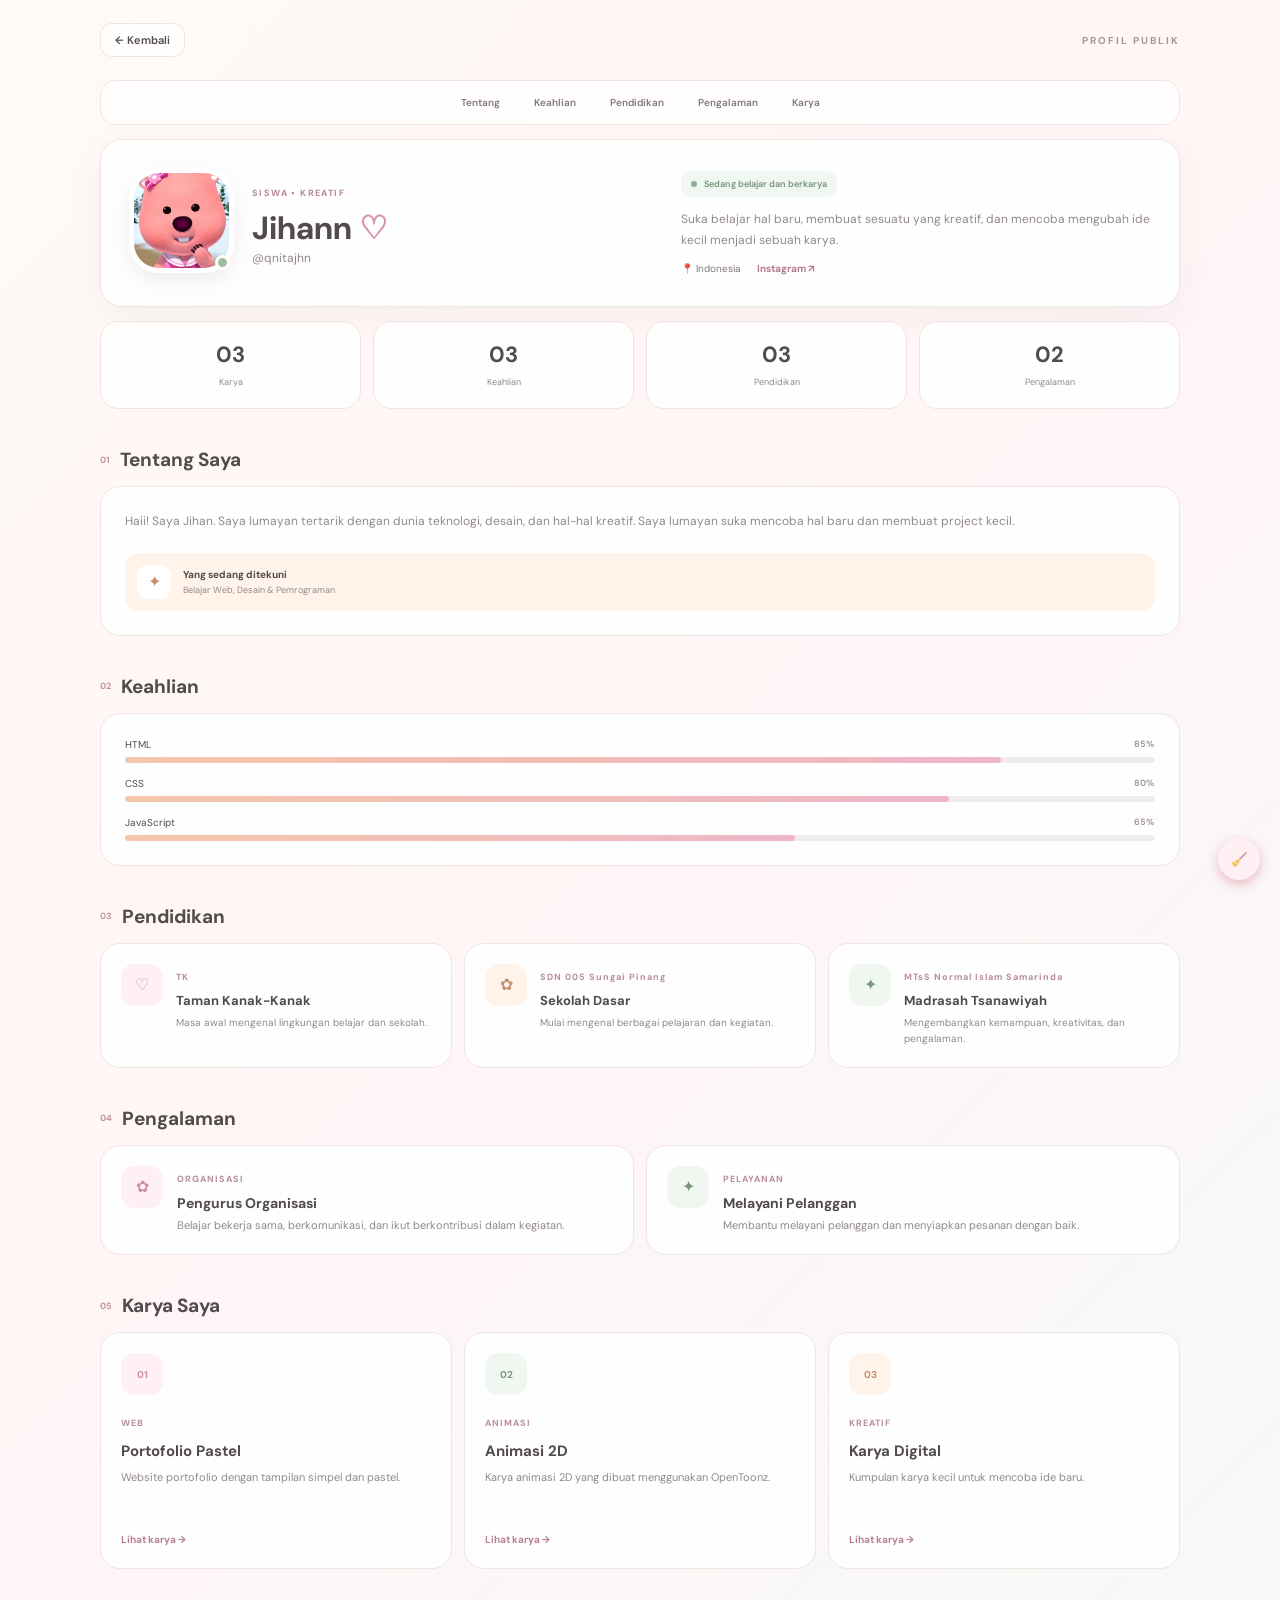
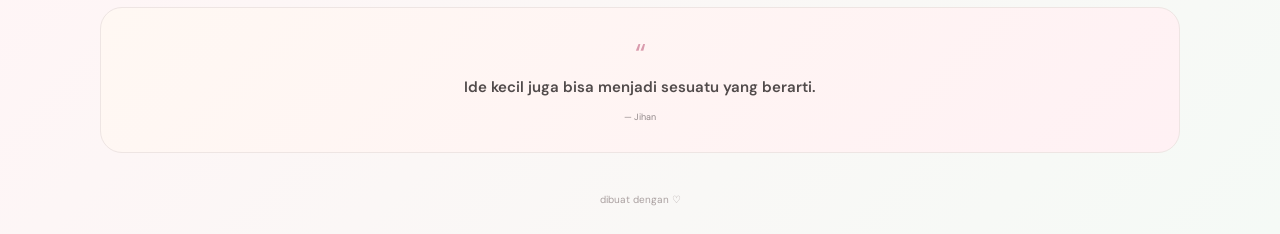
==== index.html @ 92d6211f "first commit" ====
<!DOCTYPE html>
<html lang="id">

<head>
  <!-- Pengaturan halaman -->
  <meta charset="UTF-8">
  <meta name="viewport" content="width=device-width, initial-scale=1.0">

  <title>Profil Saya</title>

  <!-- CSS -->
  <link rel="stylesheet" href="style.css">
</head>

<body>

  <div class="container">

    <!-- ================= HEADER ================= -->

    <header class="header">

      <a href="login.html" class="kembali">
        ← Kembali
      </a>

      <span>
        PROFIL PUBLIK
      </span>



    </header>
    
    <!-- ================= NAVIGASI ================= -->

    <nav class="navigasi">

      <a href="#tentang">
        Tentang
      </a>

      <a href="#keahlian">
        Keahlian
      </a>

      <a href="#pendidikan">
        Pendidikan
      </a>

      <a href="#pengalaman">
        Pengalaman
      </a>

      <a href="#karya">
        Karya
      </a>

    </nav>


    <!-- ================= PROFIL ================= -->

    <section class="profil" id="tentang">

      <div class="profil-kiri">

        <!-- Foto Profil -->
        <div class="foto-box">

          <img
            src="LoopyCurrentOutfit.webp"
            alt="Foto profil"
          >

          <span class="status"></span>

        </div>


        <!-- Nama dan username -->
        <div class="identitas">

          <small>
            SISWA • KREATIF
          </small>

          <h1>
            Jihann <span>♡</span>
          </h1>

          <p>
            @qnitajhn
          </p>

        </div>

      </div>


      <!-- Informasi singkat -->
      <div class="profil-kanan">

        <div class="sedang-aktif">

          <i></i>

          Sedang belajar dan berkarya

        </div>


        <p>

          Suka belajar hal baru, membuat sesuatu
          yang kreatif, dan mencoba mengubah
          ide kecil menjadi sebuah karya.

        </p>


        <div class="info">

          <span>
            📍 Indonesia
          </span>

          <a
            href="https://www.instagram.com/qnitajhan_?igsi=MTdiYzd1cXJsczhiNA=="
            target="_blank"
          >
            Instagram ↗
          </a>

        </div>

      </div>

    </section>


    <!-- ================= STATISTIK ================= -->

    <section class="statistik">

      <div class="stat-card">

        <strong>
          03
        </strong>

        <span>
          Karya
        </span>

      </div>


      <div class="stat-card">

        <strong>
          03
        </strong>

        <span>
          Keahlian
        </span>

      </div>


      <div class="stat-card">

        <strong>
          03
        </strong>

        <span>
          Pendidikan
        </span>

      </div>


      <div class="stat-card">

        <strong>
          02
        </strong>

        <span>
          Pengalaman
        </span>

      </div>

    </section>


    <!-- ================= TENTANG ================= -->

    <section class="bagian">

      <div class="judul-bagian">

        <span>
          01
        </span>

        <h2>
          Tentang Saya
        </h2>

      </div>


      <div class="tentang-box">

        <p>

          Haii! Saya Jihan. Saya lumayan tertarik dengan
          dunia teknologi, desain, dan hal-hal
          kreatif. Saya lumayan suka mencoba hal baru
          dan membuat project kecil.

        </p>


        <div class="highlight">

          <span>
            ✦
          </span>

          <div>

            <b>
              Yang sedang ditekuni
            </b>

            <small>
              Belajar Web, Desain & Pemrograman 
            </small>

          </div>

        </div>

      </div>

    </section>


    <!-- ================= KEAHLIAN ================= -->

    <section
      class="bagian"
      id="keahlian"
    >

      <div class="judul-bagian">

        <span>
          02
        </span>

        <h2>
          Keahlian
        </h2>

      </div>


      <div class="keahlian-box">


        <div class="skill">

          <div>

            <span>
              HTML
            </span>

            <b>
              85%
            </b>

          </div>

          <div class="bar">

            <i style="width: 85%"></i>

          </div>

        </div>


        <div class="skill">

          <div>

            <span>
              CSS
            </span>

            <b>
              80%
            </b>

          </div>

          <div class="bar">

            <i style="width: 80%"></i>

          </div>

        </div>


        <div class="skill">

          <div>

            <span>
              JavaScript
            </span>

            <b>
              65%
            </b>

          </div>

          <div class="bar">

            <i style="width: 65%"></i>

          </div>

        </div>


      </div>

    </section>


    <!-- ================= PENDIDIKAN ================= -->

    <section
      class="bagian"
      id="pendidikan"
    >

      <div class="judul-bagian">

        <span>
          03
        </span>

        <h2>
          Pendidikan
        </h2>

      </div>


      <div class="pendidikan">


        <!-- TK -->

        <div class="pendidikan-card">

          <div class="ikon pink">
            ♡
          </div>

          <div>

            <small>
              TK
            </small>

            <h3>
              Taman Kanak-Kanak
            </h3>

            <p>
              Masa awal mengenal lingkungan
              belajar dan sekolah.
            </p>

          </div>

        </div>


        <!-- SD -->

        <div class="pendidikan-card">

          <div class="ikon peach">
            ✿
          </div>

          <div>

            <small>
              SDN 005 Sungai Pinang
            </small>

            <h3>
              Sekolah Dasar
            </h3>

            <p>
              Mulai mengenal berbagai
              pelajaran dan kegiatan.
            </p>

          </div>

        </div>


        <!-- MTSS -->

        <div class="pendidikan-card">

          <div class="ikon hijau">
            ✦
          </div>

          <div>

            <small>
              MTsS Normal Islam Samarinda
            </small>

            <h3>
              Madrasah Tsanawiyah
            </h3>

            <p>
              Mengembangkan kemampuan,
              kreativitas, dan pengalaman.
            </p>

          </div>

        </div>


      </div>

    </section>


    <!-- ================= PENGALAMAN ================= -->

    <section
      class="bagian"
      id="pengalaman"
    >

      <div class="judul-bagian">

        <span>
          04
        </span>

        <h2>
          Pengalaman
        </h2>

      </div>


      <div class="pengalaman">


        <div class="pengalaman-card">

          <div class="ikon pink">
            ✿
          </div>

          <div>

            <small>
              ORGANISASI
            </small>

            <h3>
              Pengurus Organisasi
            </h3>

            <p>
              Belajar bekerja sama, berkomunikasi,
              dan ikut berkontribusi dalam kegiatan.
            </p>

          </div>

        </div>


        <div class="pengalaman-card">

          <div class="ikon hijau">
            ✦
          </div>

          <div>

            <small>
              PELAYANAN
            </small>

            <h3>
              Melayani Pelanggan
            </h3>

            <p>
              Membantu melayani pelanggan dan menyiapkan pesanan dengan baik.
            </p>

          </div>

        </div>


      </div>

    </section>


    <!-- ================= KARYA ================= -->

    <section
      class="bagian"
      id="karya"
    >

      <div class="judul-bagian">

        <span>
          05
        </span>

        <h2>
          Karya Saya
        </h2>

      </div>


      <div class="karya">


        <!-- Karya 1 -->

        <div class="karya-card">

          <div class="nomor pink">
            01
          </div>

          <small>
            WEB
          </small>

          <h3>
            Portofolio Pastel
          </h3>

          <p>
            Website portofolio dengan tampilan
            simpel dan pastel.
          </p>

          <a href="#">
            Lihat karya →
          </a>

        </div>


        <!-- Karya 2 -->

        <div class="karya-card">

          <div class="nomor hijau">
            02
          </div>

          <small>
            ANIMASI
          </small>

          <h3>
            Animasi 2D
          </h3>

          <p>
            Karya animasi 2D yang dibuat menggunakan OpenToonz.
          </p>

          <a href="#">
            Lihat karya →
          </a>

        </div>


        <!-- Karya 3 -->

        <div class="karya-card">

          <div class="nomor peach">
            03
          </div>

          <small>
            KREATIF
          </small>

          <h3>
            Karya Digital
          </h3>

          <p>
            Kumpulan karya kecil untuk
            mencoba ide baru.
          </p>

          <a href="#">
            Lihat karya →
          </a>

        </div>


      </div>

    </section>


    <!-- ================= PENUTUP ================= -->

    <section class="penutup">

      <span>
        “
      </span>

      <p>
        Ide kecil juga bisa menjadi
        sesuatu yang berarti.
      </p>

      <small>
        — Jihan
      </small>

    </section>


    <!-- ================= FOOTER ================= -->

    <footer>

      dibuat dengan ♡

    </footer>

    
    <!-- Bunga & love di belakang -->
    <div id="hiasan-jatuh"></div>

    <!-- Tombol hapus -->
    <button id="hapusHiasan">🧹</button>
  

  <!-- JS -->
  <script src="script.js"></script>

</body>

</html>
---- style.css ----
/* ================= FONT ================= */

@import url(
  'https://fonts.googleapis.com/css2?family=DM+Sans:wght@400;500;600;700&display=swap'
);


/* ================= WARNA ================= */

:root {
  --pink: #efb6c8;
  --pink-muda: #fff0f4;

  --peach: #f3c7a9;
  --peach-muda: #fff3ea;

  --hijau: #bfd3c1;
  --hijau-muda: #f0f7f0;

  --teks: #514b4b;
  --abu: #918889;

  --border: #eee5e3;
}


/* ================= DASAR ================= */

* {
  box-sizing: border-box;
}

html {
  scroll-behavior: smooth;
}

body {
  margin: 0;

  font-family:
    "DM Sans",
    sans-serif;

  color: var(--teks);

  background:
    linear-gradient(
      135deg,
      #fffaf5,
      #fff5f6,
      #f5faf6
    );
}

a {
  text-decoration: none;
  color: inherit;
}


/* ================= CONTAINER ================= */

.container {
  width:
    min(1080px, calc(100% - 30px));

  margin: auto;
}


/* ================= HEADER ================= */

.header {
  height: 80px;

  display: flex;

  align-items: center;

  justify-content:
    space-between;
}

.header > span {
  font-size: 10px;

  font-weight: 700;

  letter-spacing: 2px;

  color: #a99393;
}

.kembali {
  padding:
    9px 14px;

  background:
    rgba(255,255,255,.8);

  border:
    1px solid var(--border);

  border-radius: 12px;

  font-size: 11px;

  font-weight: 600;

  transition: .2s;
}

.kembali:hover {
  transform:
    translateX(-3px);
}


/* ================= NAVIGASI ================= */

.navigasi {
  display: flex;

  justify-content: center;

  gap: 6px;

  padding: 7px;

  margin-bottom: 14px;

  position: sticky;

  top: 8px;

  z-index: 20;

  background:
    rgba(255,255,255,.8);

  border:
    1px solid var(--border);

  border-radius: 16px;

  backdrop-filter:
    blur(10px);
}

.navigasi a {
  padding:
    8px 14px;

  border-radius: 10px;

  color: #817878;

  font-size: 10px;

  font-weight: 600;

  transition: .2s;
}

.navigasi a:hover {
  background:
    var(--pink-muda);

  color: #b4778c;

  transform:
    translateY(-1px);
}


/* ================= PROFIL ================= */

.profil {
  display: flex;

  align-items: center;

  justify-content:
    space-between;

  gap: 30px;

  padding: 28px;

  background:
    rgba(255,255,255,.88);

  border:
    1px solid var(--border);

  border-radius: 22px;

  box-shadow:
    0 12px 35px
    rgba(100,80,80,.055);
}

.profil-kiri {
  display: flex;

  align-items: center;

  gap: 18px;
}

.foto-box {
  position: relative;
}

.foto-box img {
  width: 105px;

  height: 105px;

  object-fit: cover;

  border:
    5px solid white;

  border-radius: 30px;

  box-shadow:
    0 8px 20px
    rgba(100,80,80,.1);
}

.status {
  position: absolute;

  right: 4px;

  bottom: 8px;

  width: 15px;

  height: 15px;

  border:
    3px solid white;

  border-radius: 50%;

  background: #9fbe9f;
}

.identitas small {
  color: #b78596;

  font-size: 9px;

  font-weight: 700;

  letter-spacing: 1.4px;
}

.identitas h1 {
  margin:
    6px 0 1px;

  font-size: 32px;
}

.identitas h1 span {
  color: #d995aa;
}

.identitas p {
  margin: 0;

  color: var(--abu);

  font-size: 12px;
}

.profil-kanan {
  max-width: 470px;
}

.sedang-aktif {
  display: inline-flex;

  align-items: center;

  gap: 7px;

  padding:
    7px 10px;

  border-radius: 10px;

  background:
    var(--hijau-muda);

  color: #789379;

  font-size: 9px;

  font-weight: 600;
}

.sedang-aktif i {
  width: 6px;

  height: 6px;

  border-radius: 50%;

  background: #8eaf8f;
}

.profil-kanan > p {
  margin:
    12px 0;

  color: var(--abu);

  font-size: 12px;

  line-height: 1.7;
}

.info {
  display: flex;

  gap: 16px;

  color: #817878;

  font-size: 10px;
}

.info a {
  color: #b4778c;

  font-weight: 700;
}


/* ================= STATISTIK ================= */

.statistik {
  display: grid;

  grid-template-columns:
    repeat(4, 1fr);

  gap: 12px;

  margin-top: 14px;
}

.stat-card {
  padding: 18px;

  text-align: center;

  background:
    rgba(255,255,255,.88);

  border:
    1px solid var(--border);

  border-radius: 18px;
}

.stat-card strong {
  display: block;

  font-size: 22px;
}

.stat-card span {
  color: var(--abu);

  font-size: 9px;
}


/* ================= BAGIAN ================= */

.bagian {
  margin-top: 38px;
}

.judul-bagian {
  display: flex;

  align-items: center;

  gap: 10px;

  margin-bottom: 14px;
}

.judul-bagian span {
  color: #c093a0;

  font-size: 9px;

  font-weight: 700;
}

.judul-bagian h2 {
  margin: 0;

  font-size: 19px;
}


/* ================= TENTANG ================= */

.tentang-box,
.keahlian-box,
.pendidikan-card,
.pengalaman-card,
.karya-card {
  background:
    rgba(255,255,255,.88);

  border:
    1px solid var(--border);

  border-radius: 20px;
}

.tentang-box {
  padding: 24px;
}

.tentang-box > p {
  margin: 0;

  color: var(--abu);

  font-size: 12px;

  line-height: 1.8;
}

.highlight {
  display: flex;

  align-items: center;

  gap: 12px;

  margin-top: 20px;

  padding: 12px;

  border-radius: 14px;

  background:
    var(--peach-muda);
}

.highlight > span {
  width: 34px;

  height: 34px;

  display: flex;

  align-items: center;

  justify-content: center;

  border-radius: 11px;

  background: white;

  color: #c28f70;
}

.highlight b,
.highlight small {
  display: block;
}

.highlight b {
  font-size: 10px;
}

.highlight small {
  margin-top: 3px;

  color: var(--abu);

  font-size: 9px;
}


/* ================= KEAHLIAN ================= */

.keahlian-box {
  padding: 24px;
}

.skill + .skill {
  margin-top: 14px;
}

.skill > div:first-child {
  display: flex;

  justify-content:
    space-between;

  margin-bottom: 6px;

  font-size: 10px;
}

.skill b {
  color: #a49a9a;

  font-size: 9px;
}

.bar {
  height: 6px;

  overflow: hidden;

  border-radius: 20px;

  background: #f0ecea;
}

.bar i {
  display: block;

  height: 100%;

  border-radius: 20px;

  background:
    linear-gradient(
      90deg,
      var(--peach),
      var(--pink)
    );
}


/* ================= PENDIDIKAN ================= */

.pendidikan {
  display: grid;

  grid-template-columns:
    repeat(3, 1fr);

  gap: 12px;
}

.pendidikan-card {
  display: flex;

  gap: 13px;

  padding: 20px;

  transition: .2s;
}

.pendidikan-card:hover {
  transform:
    translateY(-3px);
}

.ikon {
  width: 42px;

  height: 42px;

  flex: 0 0 auto;

  display: flex;

  align-items: center;

  justify-content: center;

  border-radius: 13px;
}

.pink {
  background:
    var(--pink-muda);

  color: #d28fa4;
}

.peach {
  background:
    var(--peach-muda);

  color: #c38f6f;
}

.hijau {
  background:
    var(--hijau-muda);

  color: #789879;
}

.pendidikan-card small,
.pengalaman-card small,
.karya-card small {
  color: #b78d98;

  font-size: 9px;

  font-weight: 700;

  letter-spacing: 1px;
}

.pendidikan-card h3 {
  margin:
    7px 0 6px;

  font-size: 13px;
}

.pendidikan-card p {
  margin: 0;

  color: var(--abu);

  font-size: 10px;

  line-height: 1.6;
}


/* ================= PENGALAMAN ================= */

.pengalaman {
  display: grid;

  grid-template-columns:
    1fr 1fr;

  gap: 12px;
}

.pengalaman-card {
  display: flex;

  gap: 14px;

  padding: 20px;
}

.pengalaman-card h3 {
  margin:
    7px 0 5px;

  font-size: 14px;
}

.pengalaman-card p {
  margin: 0;

  color: var(--abu);

  font-size: 11px;

  line-height: 1.6;
}


/* ================= KARYA ================= */

.karya {
  display: grid;

  grid-template-columns:
    repeat(3, 1fr);

  gap: 12px;
}

.karya-card {
  padding: 20px;

  transition: .2s;
}

.karya-card:hover {
  transform:
    translateY(-4px);
}

.nomor {
  width: 42px;

  height: 42px;

  display: flex;

  align-items: center;

  justify-content: center;

  margin-bottom: 15px;

  border-radius: 13px;

  font-size: 10px;

  font-weight: 700;
}

.karya-card h3 {
  margin:
    10px 0 7px;

  font-size: 15px;
}

.karya-card p {
  min-height: 50px;

  margin: 0;

  color: var(--abu);

  font-size: 11px;

  line-height: 1.65;
}

.karya-card a {
  display: inline-block;

  margin-top: 15px;

  color: #b57f91;

  font-size: 10px;

  font-weight: 700;
}


/* ================= PENUTUP ================= */

.penutup {
  margin-top: 38px;

  padding: 27px;

  text-align: center;

  background:
    linear-gradient(
      135deg,
      #fff8f3,
      #fff1f4
    );

  border:
    1px solid var(--border);

  border-radius: 22px;
}

.penutup > span {
  color: #d99bad;

  font-size: 30px;
}

.penutup p {
  margin:
    3px 0 7px;

  font-size: 15px;

  font-weight: 600;
}

.penutup small {
  color: var(--abu);

  font-size: 9px;
}


/* ================= FOOTER ================= */

footer {
  padding:
    40px 0 28px;

  text-align: center;

  color: #aaa0a0;

  font-size: 10px;
}


/* ================= HP ================= */

@media (max-width: 800px) {

  .profil {
    flex-direction: column;

    align-items: flex-start;
  }

  .profil-kanan {
    max-width: none;
  }

  .pendidikan {
    grid-template-columns: 1fr;
  }

  .pengalaman {
    grid-template-columns: 1fr;
  }

  .karya {
    grid-template-columns:
      1fr 1fr;
  }

}


@media (max-width: 560px) {

  .container {
    width:
      calc(100% - 20px);
  }

  .header {
    height: 70px;
  }

  .navigasi {
    justify-content:
      flex-start;

    overflow-x: auto;

    scrollbar-width: none;
  }

  .navigasi::-webkit-scrollbar {
    display: none;
  }

  .navigasi a {
    flex: 0 0 auto;

    padding:
      8px 11px;

    font-size: 9px;
  }

  .profil {
    padding: 21px;
  }

  .foto-box img {
    width: 82px;

    height: 82px;

    border-radius: 23px;
  }

  .identitas h1 {
    font-size: 25px;
  }

  .statistik {
    grid-template-columns:
      1fr 1fr;
  }

  .karya {
    grid-template-columns: 1fr;
  }

}

/* Bunga & love di belakang */
#hiasan-jatuh {
  position: fixed;
  inset: 0;
  overflow: hidden;
  pointer-events: none;
  z-index: 0;
}

/* Isi profil di depan */
.container {
  position: relative;
  z-index: 2;
}

/* Hiasan jatuh */
.hiasan {
  position: absolute;
  top: -20px;
  opacity: .75;
  animation: jatuh 8s linear forwards;
  text-shadow: 0 1px 5px #f8d5df;
}

@keyframes jatuh {
  to {
    transform: translateY(110vh) rotate(360deg);
  }
}

/* Tombol hapus */
#hapusHiasan {
  position: fixed;
  right: 20px;
  bottom: 20px;

  width: 42px;
  height: 42px;

  border: none;
  border-radius: 50%;

  background: #fff0f4;
  color: #d98da5;

  box-shadow: 0 4px 12px #e8b8c5;

  cursor: pointer;
  z-index: 10;
}
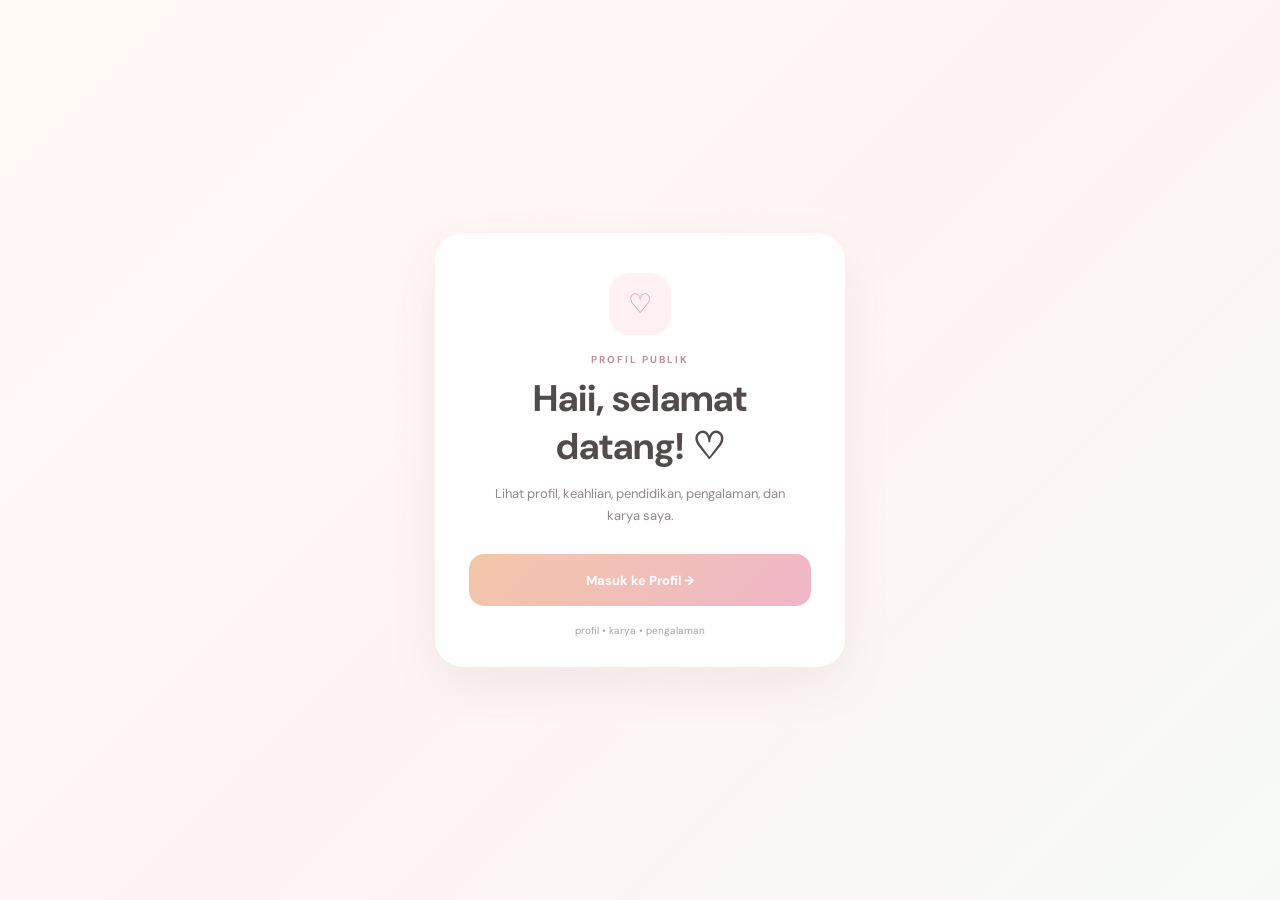
==== commit 0dc79d32: "first commit" ====
--- a/index.html
+++ b/index.html
@@ -2,692 +2,64 @@
 <html lang="id">
 
 <head>
-  <!-- Pengaturan halaman -->
   <meta charset="UTF-8">
   <meta name="viewport" content="width=device-width, initial-scale=1.0">
 
-  <title>Profil Saya</title>
+  <title>Masuk</title>
 
-  <!-- CSS -->
-  <link rel="stylesheet" href="style.css">
+  <link rel="stylesheet" href="login.css">
 </head>
 
 <body>
 
-  <div class="container">
+  <!-- Bunga jatuh -->
+  <div id="flowers"></div>
 
-    <!-- ================= HEADER ================= -->
+  <main class="login-page">
 
-    <header class="header">
+    <div class="login-card">
 
-      <a href="login.html" class="kembali">
-        ← Kembali
-      </a>
-
-      <span>
-        PROFIL PUBLIK
-      </span>
-
-
-
-    </header>
-    
-    <!-- ================= NAVIGASI ================= -->
-
-    <nav class="navigasi">
-
-      <a href="#tentang">
-        Tentang
-      </a>
-
-      <a href="#keahlian">
-        Keahlian
-      </a>
-
-      <a href="#pendidikan">
-        Pendidikan
-      </a>
-
-      <a href="#pengalaman">
-        Pengalaman
-      </a>
-
-      <a href="#karya">
-        Karya
-      </a>
-
-    </nav>
-
-
-    <!-- ================= PROFIL ================= -->
-
-    <section class="profil" id="tentang">
-
-      <div class="profil-kiri">
-
-        <!-- Foto Profil -->
-        <div class="foto-box">
-
-          <img
-            src="LoopyCurrentOutfit.webp"
-            alt="Foto profil"
-          >
-
-          <span class="status"></span>
-
-        </div>
-
-
-        <!-- Nama dan username -->
-        <div class="identitas">
-
-          <small>
-            SISWA • KREATIF
-          </small>
-
-          <h1>
-            Jihann <span>♡</span>
-          </h1>
-
-          <p>
-            @qnitajhn
-          </p>
-
-        </div>
-
+      <!-- Logo -->
+      <div class="logo">
+        ♡
       </div>
 
+      <!-- Judul -->
+      <p class="eyebrow">
+        PROFIL PUBLIK
+      </p>
 
-      <!-- Informasi singkat -->
-      <div class="profil-kanan">
+      <h1>
+        Haii, selamat datang! ♡
+      </h1>
 
-        <div class="sedang-aktif">
+      <p class="subtitle">
+        Lihat profil, keahlian, pendidikan,
+        pengalaman, dan karya saya.
+      </p>
 
-          <i></i>
+      <!-- Tombol masuk -->
+      <button id="loginButton">
 
-          Sedang belajar dan berkarya
-
-        </div>
-
-
-        <p>
-
-          Suka belajar hal baru, membuat sesuatu
-          yang kreatif, dan mencoba mengubah
-          ide kecil menjadi sebuah karya.
-
-        </p>
-
-
-        <div class="info">
-
-          <span>
-            📍 Indonesia
-          </span>
-
-          <a
-            href="https://www.instagram.com/qnitajhan_?igsi=MTdiYzd1cXJsczhiNA=="
-            target="_blank"
-          >
-            Instagram ↗
-          </a>
-
-        </div>
-
-      </div>
-
-    </section>
-
-
-    <!-- ================= STATISTIK ================= -->
-
-    <section class="statistik">
-
-      <div class="stat-card">
-
-        <strong>
-          03
-        </strong>
-
-        <span>
-          Karya
+        <span id="buttonText">
+          Masuk ke Profil →
         </span>
 
-      </div>
-
-
-      <div class="stat-card">
-
-        <strong>
-          03
-        </strong>
-
-        <span>
-          Keahlian
+        <span id="loadingText" hidden>
+          Tunggu sebentar... ✦
         </span>
 
-      </div>
+      </button>
 
-
-      <div class="stat-card">
-
-        <strong>
-          03
-        </strong>
-
-        <span>
-          Pendidikan
-        </span>
-
-      </div>
-
-
-      <div class="stat-card">
-
-        <strong>
-          02
-        </strong>
-
-        <span>
-          Pengalaman
-        </span>
-
-      </div>
-
-    </section>
-
-
-    <!-- ================= TENTANG ================= -->
-
-    <section class="bagian">
-
-      <div class="judul-bagian">
-
-        <span>
-          01
-        </span>
-
-        <h2>
-          Tentang Saya
-        </h2>
-
-      </div>
-
-
-      <div class="tentang-box">
-
-        <p>
-
-          Haii! Saya Jihan. Saya lumayan tertarik dengan
-          dunia teknologi, desain, dan hal-hal
-          kreatif. Saya lumayan suka mencoba hal baru
-          dan membuat project kecil.
-
-        </p>
-
-
-        <div class="highlight">
-
-          <span>
-            ✦
-          </span>
-
-          <div>
-
-            <b>
-              Yang sedang ditekuni
-            </b>
-
-            <small>
-              Belajar Web, Desain & Pemrograman 
-            </small>
-
-          </div>
-
-        </div>
-
-      </div>
-
-    </section>
-
-
-    <!-- ================= KEAHLIAN ================= -->
-
-    <section
-      class="bagian"
-      id="keahlian"
-    >
-
-      <div class="judul-bagian">
-
-        <span>
-          02
-        </span>
-
-        <h2>
-          Keahlian
-        </h2>
-
-      </div>
-
-
-      <div class="keahlian-box">
-
-
-        <div class="skill">
-
-          <div>
-
-            <span>
-              HTML
-            </span>
-
-            <b>
-              85%
-            </b>
-
-          </div>
-
-          <div class="bar">
-
-            <i style="width: 85%"></i>
-
-          </div>
-
-        </div>
-
-
-        <div class="skill">
-
-          <div>
-
-            <span>
-              CSS
-            </span>
-
-            <b>
-              80%
-            </b>
-
-          </div>
-
-          <div class="bar">
-
-            <i style="width: 80%"></i>
-
-          </div>
-
-        </div>
-
-
-        <div class="skill">
-
-          <div>
-
-            <span>
-              JavaScript
-            </span>
-
-            <b>
-              65%
-            </b>
-
-          </div>
-
-          <div class="bar">
-
-            <i style="width: 65%"></i>
-
-          </div>
-
-        </div>
-
-
-      </div>
-
-    </section>
-
-
-    <!-- ================= PENDIDIKAN ================= -->
-
-    <section
-      class="bagian"
-      id="pendidikan"
-    >
-
-      <div class="judul-bagian">
-
-        <span>
-          03
-        </span>
-
-        <h2>
-          Pendidikan
-        </h2>
-
-      </div>
-
-
-      <div class="pendidikan">
-
-
-        <!-- TK -->
-
-        <div class="pendidikan-card">
-
-          <div class="ikon pink">
-            ♡
-          </div>
-
-          <div>
-
-            <small>
-              TK
-            </small>
-
-            <h3>
-              Taman Kanak-Kanak
-            </h3>
-
-            <p>
-              Masa awal mengenal lingkungan
-              belajar dan sekolah.
-            </p>
-
-          </div>
-
-        </div>
-
-
-        <!-- SD -->
-
-        <div class="pendidikan-card">
-
-          <div class="ikon peach">
-            ✿
-          </div>
-
-          <div>
-
-            <small>
-              SDN 005 Sungai Pinang
-            </small>
-
-            <h3>
-              Sekolah Dasar
-            </h3>
-
-            <p>
-              Mulai mengenal berbagai
-              pelajaran dan kegiatan.
-            </p>
-
-          </div>
-
-        </div>
-
-
-        <!-- MTSS -->
-
-        <div class="pendidikan-card">
-
-          <div class="ikon hijau">
-            ✦
-          </div>
-
-          <div>
-
-            <small>
-              MTsS Normal Islam Samarinda
-            </small>
-
-            <h3>
-              Madrasah Tsanawiyah
-            </h3>
-
-            <p>
-              Mengembangkan kemampuan,
-              kreativitas, dan pengalaman.
-            </p>
-
-          </div>
-
-        </div>
-
-
-      </div>
-
-    </section>
-
-
-    <!-- ================= PENGALAMAN ================= -->
-
-    <section
-      class="bagian"
-      id="pengalaman"
-    >
-
-      <div class="judul-bagian">
-
-        <span>
-          04
-        </span>
-
-        <h2>
-          Pengalaman
-        </h2>
-
-      </div>
-
-
-      <div class="pengalaman">
-
-
-        <div class="pengalaman-card">
-
-          <div class="ikon pink">
-            ✿
-          </div>
-
-          <div>
-
-            <small>
-              ORGANISASI
-            </small>
-
-            <h3>
-              Pengurus Organisasi
-            </h3>
-
-            <p>
-              Belajar bekerja sama, berkomunikasi,
-              dan ikut berkontribusi dalam kegiatan.
-            </p>
-
-          </div>
-
-        </div>
-
-
-        <div class="pengalaman-card">
-
-          <div class="ikon hijau">
-            ✦
-          </div>
-
-          <div>
-
-            <small>
-              PELAYANAN
-            </small>
-
-            <h3>
-              Melayani Pelanggan
-            </h3>
-
-            <p>
-              Membantu melayani pelanggan dan menyiapkan pesanan dengan baik.
-            </p>
-
-          </div>
-
-        </div>
-
-
-      </div>
-
-    </section>
-
-
-    <!-- ================= KARYA ================= -->
-
-    <section
-      class="bagian"
-      id="karya"
-    >
-
-      <div class="judul-bagian">
-
-        <span>
-          05
-        </span>
-
-        <h2>
-          Karya Saya
-        </h2>
-
-      </div>
-
-
-      <div class="karya">
-
-
-        <!-- Karya 1 -->
-
-        <div class="karya-card">
-
-          <div class="nomor pink">
-            01
-          </div>
-
-          <small>
-            WEB
-          </small>
-
-          <h3>
-            Portofolio Pastel
-          </h3>
-
-          <p>
-            Website portofolio dengan tampilan
-            simpel dan pastel.
-          </p>
-
-          <a href="#">
-            Lihat karya →
-          </a>
-
-        </div>
-
-
-        <!-- Karya 2 -->
-
-        <div class="karya-card">
-
-          <div class="nomor hijau">
-            02
-          </div>
-
-          <small>
-            ANIMASI
-          </small>
-
-          <h3>
-            Animasi 2D
-          </h3>
-
-          <p>
-            Karya animasi 2D yang dibuat menggunakan OpenToonz.
-          </p>
-
-          <a href="#">
-            Lihat karya →
-          </a>
-
-        </div>
-
-
-        <!-- Karya 3 -->
-
-        <div class="karya-card">
-
-          <div class="nomor peach">
-            03
-          </div>
-
-          <small>
-            KREATIF
-          </small>
-
-          <h3>
-            Karya Digital
-          </h3>
-
-          <p>
-            Kumpulan karya kecil untuk
-            mencoba ide baru.
-          </p>
-
-          <a href="#">
-            Lihat karya →
-          </a>
-
-        </div>
-
-
-      </div>
-
-    </section>
-
-
-    <!-- ================= PENUTUP ================= -->
-
-    <section class="penutup">
-
-      <span>
-        “
-      </span>
-
-      <p>
-        Ide kecil juga bisa menjadi
-        sesuatu yang berarti.
+      <p class="hint">
+        profil • karya • pengalaman
       </p>
 
-      <small>
-        — Jihan
-      </small>
+    </div>
 
-    </section>
+  </main>
 
-
-    <!-- ================= FOOTER ================= -->
-
-    <footer>
-
-      dibuat dengan ♡
-
-    </footer>
-
-    
-    <!-- Bunga & love di belakang -->
-    <div id="hiasan-jatuh"></div>
-
-    <!-- Tombol hapus -->
-    <button id="hapusHiasan">🧹</button>
-  
-
-  <!-- JS -->
-  <script src="script.js"></script>
+  <script src="login.js"></script>
 
 </body>
 
--- a/login.css
+++ b/login.css
@@ -0,0 +1,224 @@
+@import url(
+  'https://fonts.googleapis.com/css2?family=DM+Sans:wght@400;500;600;700&display=swap'
+);
+
+:root {
+  --pink: #efb6c8;
+  --pink-light: #fff0f4;
+  --peach: #f3c7a9;
+  --text: #514b4b;
+  --muted: #918889;
+}
+
+* {
+  box-sizing: border-box;
+}
+
+body {
+  margin: 0;
+  min-height: 100vh;
+
+  font-family: "DM Sans", sans-serif;
+
+  color: var(--text);
+
+  background:
+    linear-gradient(
+      135deg,
+      #fffaf5,
+      #fff4f5,
+      #f6faf5
+    );
+}
+
+.login-page {
+  min-height: 100vh;
+
+  display: flex;
+  align-items: center;
+  justify-content: center;
+
+  padding: 20px;
+
+  position: relative;
+  overflow: hidden;
+}
+
+.login-card {
+  width: min(410px, 100%);
+
+  padding: 40px 34px 30px;
+
+  background:
+    rgba(255,255,255,.9);
+
+  border-radius: 28px;
+
+  text-align: center;
+
+  box-shadow:
+    0 18px 50px
+    rgba(120,90,90,.09);
+
+  position: relative;
+  z-index: 2;
+}
+
+.logo {
+  width: 62px;
+  height: 62px;
+
+  margin: 0 auto 18px;
+
+  display: flex;
+  align-items: center;
+  justify-content: center;
+
+  border-radius: 20px;
+
+  background: var(--pink-light);
+
+  color: #d990a8;
+
+  font-size: 27px;
+}
+
+.eyebrow {
+  margin: 0 0 8px;
+
+  color: #bd8c9d;
+
+  font-size: 10px;
+
+  font-weight: 700;
+
+  letter-spacing: 2px;
+}
+
+h1 {
+  margin: 0;
+
+  font-size:
+    clamp(28px, 7vw, 37px);
+}
+
+.subtitle {
+  margin: 13px auto 27px;
+
+  max-width: 310px;
+
+  color: var(--muted);
+
+  font-size: 13px;
+
+  line-height: 1.7;
+}
+
+button {
+  width: 100%;
+  height: 52px;
+
+  border: none;
+
+  border-radius: 15px;
+
+  background:
+    linear-gradient(
+      135deg,
+      var(--peach),
+      var(--pink)
+    );
+
+  color: white;
+
+  font-family: inherit;
+
+  font-size: 13px;
+
+  font-weight: 700;
+
+  cursor: pointer;
+
+  transition: .2s ease;
+}
+
+button:hover {
+  transform: translateY(-2px);
+}
+
+button:disabled {
+  cursor: wait;
+  opacity: .8;
+}
+
+.hint {
+  margin: 18px 0 0;
+
+  color: #aaa0a0;
+
+  font-size: 10px;
+}
+
+
+/* Bunga */
+
+#flowers {
+  position: fixed;
+  inset: 0;
+
+  pointer-events: none;
+
+  overflow: hidden;
+
+  z-index: 1;
+}
+
+.flower {
+  position: absolute;
+
+  top: -50px;
+
+  user-select: none;
+
+  opacity: .7;
+
+  animation:
+    jatuh linear forwards,
+    goyang ease-in-out infinite;
+}
+
+@keyframes jatuh {
+
+  to {
+    transform:
+      translateY(110vh)
+      rotate(360deg);
+  }
+
+}
+
+@keyframes goyang {
+
+  0%, 100% {
+    margin-left: -15px;
+  }
+
+  50% {
+    margin-left: 15px;
+  }
+
+}
+
+
+/* HP */
+
+@media (max-width: 480px) {
+
+  .login-card {
+    padding:
+      34px 23px 27px;
+
+    border-radius: 24px;
+  }
+
+}
